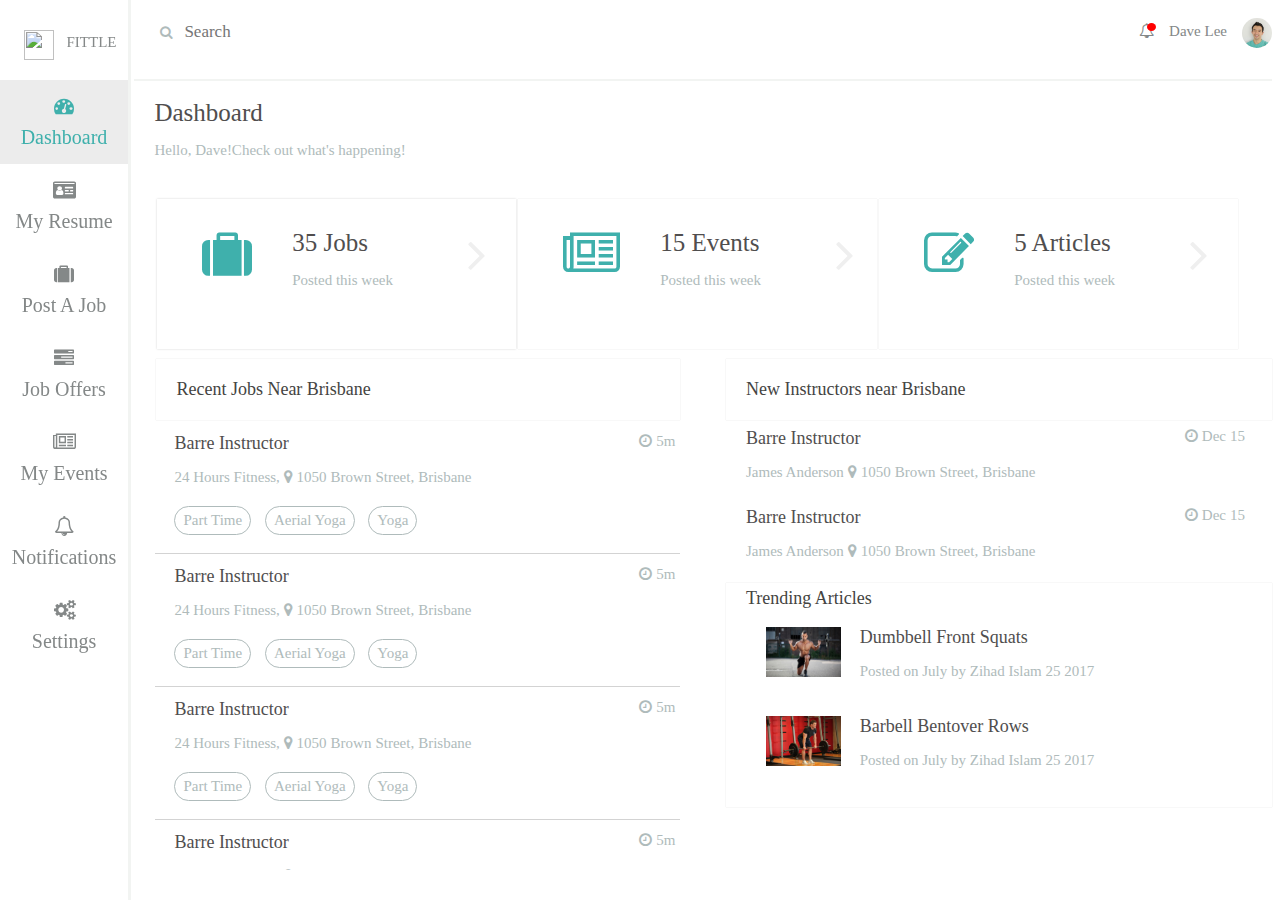
==== new.html @ 719d0a99 "finished page designing" ====
<html>
  <head>
    <meta name="viewport" content="width=device-width, initial-scale=1.0">
    <link rel="stylesheet" href="https://cdnjs.cloudflare.com/ajax/libs/font-awesome/4.7.0/css/font-awesome.min.css">
    <link rel="stylesheet" href="new.css">
  </head>
  <body>
  <div class="full-block">
   <nav class="navigation-bar">
     <ul>
       <li>
         <img src="fittle_heart.png">
         <span>FITTLE</span>
       </li>
       <li class=" selected-icon">
         <i class="fa fa-tachometer " aria-hidden="true"></i><br>
         <a>Dashboard</a>
       </li>
       <li class="navigation-bar-icon">
         <i class="fa fa-id-card " aria-hidden="true"></i><br>
         <a>My Resume</a>
       </li>
       <li class="navigation-bar-icon">
         <i class="fa fa-suitcase " aria-hidden="true"></i><br>
         <a>Post A Job</a>
       </li>
       <li class="navigation-bar-icon">
         <i class="fa fa-tasks " aria-hidden="true"></i><br>
         <a>Job Offers</a>
       </li>
       <li class="navigation-bar-icon">
         <i class="fa fa-newspaper-o" aria-hidden="true"></i><br>
         <a>My Events</a>
       </li>
       <li class="navigation-bar-icon">
         <i class="fa fa fa-bell-o " aria-hidden="true"></i><br>
         <a>Notifications</a>
       </li>
       <li class="navigation-bar-icon">
         <i class="fa fa fa-gears " aria-hidden="true"></i><br>
         <a>Settings</a>
       </li>
     </ul>
   </nav>
   <div class="topnav">
     <div class="search-container ">
       <input type="text" placeholder="Search"/>
      <button type="submit">
         <i class="fa fa-search "></i>
        </button>
     </div>
     <div>
       <img class = "circleimage" src="img.jpg" >
     </div>
     <div class="username">
       Dave Lee
     </div>
     <div class="badge username" data="2">
       <i class="fa fa fa-bell-o " aria-hidden="true"></i>
     </div>
   </div>
   <div class="pagecontent">
     <div class="dashboard">
       <span>Dashboard</span>
       <p>Hello, Dave!Check out what's happening!</p>
     </div>
     <div class="option">
       <div class="box box-shadow">
         <i class="fa fa-suitcase" aria-hidden="true"></i>
         <div class="content">
           <span>35 Jobs</span>
           <p>Posted this week</p>
         </div>
         <i class="fa fa-angle-right arrow"></i>
       </div>
       <div class="box">
         <i class="fa fa-newspaper-o" aria-hidden="true"></i>
         <div class="content">
           <span>15 Events</span>
           <p>Posted this week</p>
         </div>
         <i class="fa fa-angle-right arrow"></i>
       </div>
       <div class="box">
         <i class="fa fa-edit"></i>
         <div class="content">
           <span>5 Articles</span>
           <p>Posted this week</p>
         </div>
         <i class="fa fa-angle-right arrow"></i>
       </div>
     </div>
     		<div class="job-content">
              <div class="job-body">
     					<div class="header">
     						 Recent Jobs Near Brisbane
     					</div>
     					<div class="value-content">
     					<div class="value">
     						<span>Barre Instructor</span> <i class="fa fa-clock-o right" aria-hidden="true"> 5m</i>
     						<p>24 Hours Fitness, <i class="fa fa-map-marker"> 1050 Brown Street, Brisbane</i><br>
     							<button type="submit"> Part Time
     							</button>
     							<button type="submit">Aerial Yoga
     							</button>
     							<button type="submit">Yoga
     							</button>
     					</div>
     					<div class="value">
     						<span>Barre Instructor</span> <i class="fa fa-clock-o right" aria-hidden="true"> 5m</i>
     						<p>24 Hours Fitness, <i class="fa fa-map-marker"> 1050 Brown Street, Brisbane</i><br>
     							<button type="submit"> Part Time
     							</button>
     							<button type="submit">Aerial Yoga
     							</button>
     							<button type="submit">Yoga
     							</button>

     					</div>
     					<div class="value">
     						<span>Barre Instructor</span> <i class="fa fa-clock-o right" aria-hidden="true"> 5m</i>
     						<p>24 Hours Fitness, <i class="fa fa-map-marker"> 1050 Brown Street, Brisbane</i><br>
     							<button type="submit"> Part Time
     							</button>
     							<button type="submit">Aerial Yoga
     							</button>
     							<button type="submit">Yoga
     							</button>

     					</div>
     					<div class="value">
     						<span>Barre Instructor</span> <i class="fa fa-clock-o right" aria-hidden="true"> 5m</i>
     						<p>24 Hours Fitness, <i class="fa fa-map-marker"> 1050 Brown Street, Brisbane</i><br>
     							<button type="submit"> Part Time
     							</button>
     							<button type="submit">Aerial Yoga
     							</button>
     							<button type="submit">Yoga
     							</button>
     					</div>
     				</div>
     				 </div>
     				 <div class ="right-body">
     				 <div class="instructor-body">
     					 <div class="header">
     						 New Instructors near Brisbane
     					 </div>
     					 <div class="value-content">
     					 <div class="value">
     						 <span>Barre Instructor</span> <i class="fa fa-clock-o right" aria-hidden="true"> Dec 15</i>
     						 <p>James Anderson  <i class="fa fa-map-marker"> 1050 Brown Street, Brisbane</i><br>
     					 </div>
     					 <div class="value">
     						 <span>Barre Instructor</span> <i class="fa fa-clock-o right" aria-hidden="true"> Dec 15</i>
     						 <p>James Anderson  <i class="fa fa-map-marker"> 1050 Brown Street, Brisbane</i><br>
     					 </div>
     				 </div>
     			 </div>
     			 <div class="article-body">
     					<div class="header">
     					Trending Articles
     					<div class="value">
     					  <img src="dumbell.jpg">
     						<div class='inline'>
     						<span> Dumbbell Front Squats</span><br>
     					  <p>Posted on July by Zihad Islam 25 2017</p>
     				  </div>
     				</div>
     				<div class="value">
     				<img src="Barbell-Row.jpg">
     				<div class='inline'>
              <span> Barbell Bentover Rows</span>
     				<p>Posted on July by Zihad Islam 25 2017</p>
     			</div>
     		</div>
     				</div>
     			</div>
        </div>
      </div>
    </div>
  </div>
  </body>
</html>
---- new.css ----
html{
  font-size: 62.5%;
}
.full-block{
  height: 100%;
  width: 100%;
}
.full-block .navigation-bar{
  height: 100%;
  width: 10%;
  position: fixed;
  top: 0;
  left: 0;
  background-color: #fff;
  overflow-x: hidden;
  color:#848888;
  box-shadow: 0.3rem 0rem #F2F4F2;
}
.navigation-bar ul {
   list-style-type: none;
   padding-left: 0rem;
 }
.navigation-bar li{
  cursor: pointer;
}
.navigation-bar img{
  width: 3rem;
  margin-top: 2rem;
  margin-bottom: 2rem;
  height:3rem;
  vertical-align: middle;
  padding-left: 2.4rem;
}
.navigation-bar span{
  padding-left: 1rem;
  font-size: 1.5rem;
}
.navigation-bar .navigation-bar-icon{
  width:100%;
  background-color: #fff;
  font-size: 2rem ;
  padding-top: 1.5rem;
  color:#848888;
  padding-bottom: 1.5rem;
  cursor: pointer;
  text-align: center;
}
.navigation-bar i{
  margin-bottom: 1rem;
}
.navigation-bar .selected-icon{
  width:100%;
  background-color: #ececec;
  font-size: 2rem ;
  padding-top: 1.5rem;
  color:#3fb0ac;
  padding-bottom: 1.5rem;
  text-align: center;
}
.navigation-bar a,.selected-icon a{
  padding-top: .5rem;
  font-size: 2rem;
}
.navigation-bar .bg{
  background-color:#3fb0ac;
}
.navigation-bar .home{
   color:#848888;
   font-size:1.5rem;
   float:right;
   margin-left:1rem;
   font-weight: 500;
   font-family:Ubuntu;
}
.navigation-bar-icon a:hover,.selected-icon a:hover,.navigation-bar-icon:hover,.selected-icon:hover {
  background-color: #3fb0ac;
  color: #ffffff;
}
.full-block .topnav {
  overflow: hidden;
  width:90%;
  float:right;
  height: 8%;
  font-family:Ubuntu;
  box-shadow: 0rem 0.2rem #F2F4F2;
}
.topnav .search-container {
  float: left;
  margin-left: 2rem;
}

.topnav input[type=text] {
  padding: 0.6rem;
  margin-top: 0.8rem;
  font-size: 1.7rem;
  border: none;
  font-family:Ubuntu, FontAwesome;
  outline: none;
}

.topnav .search-container button {
  background-color: white;
  text-align: left;
  color: #afbbbb;
  border: 0rem;
  height: 5rem;
  float: left;
  outline: none;
  cursor: pointer;
}
.topnav i{
  cursor: pointer;
}
.topnav .search-container button:hover {
  background: #ccc;
}
.topnav .circleimage{
height: 3rem;
width: 3rem;
border-radius:50%;
float:right;
margin-top: 1rem;
cursor: pointer;
}
.topnav .username{
  color: #848888;
  font-size: 1.5rem;
  float:right;
  font-weight: lighter;
  margin-right: 1.5rem;
  padding-top: 1.5rem;
}
.topnav .badge {
  position:relative;
}

.topnav .badge[data]:after {
    content: "";
    position: absolute;
    top: 15px;
    right: -2px;
    font-size: 11px;
    font-family: "Roboto","Helvetica","Arial",sans-serif;
    font-weight: 600;
    text-align: center;
    line-height: 17px;
    background: red;
    color: white;
    width: 9px;
    height: 8px;
    border-radius: 50%;
  }

.full-block .pagecontent{
    width: 90%;
    height:85%;
    float: right;
    font-family:Ubuntu;
}
.full-block .pagecontent p{
    color: #afbbbb;
    font-size: 1.5rem;
}
.full-block .pagecontent span{
  color: #504e4e;
  font-size: 2.5rem;
}
.pagecontent .dashboard{
  color: black;
  margin-left: 2rem;
  height:12%;
  margin-top: 2rem;
  padding-bottom: 1rem;
}
.pagecontent .option{
  height: 20%;
  padding-left: 2%;
  padding-right: 2%;
}
.option .box{
  width:31%;
  height: 100%;
  box-shadow: 0 0 1px lightgrey;
  display: inline-flex;
  padding-left: 2rem;
}
.option .box-shadow{
  box-shadow: 0 0 0.2rem lightgrey !important;
}
.option .box i{
  vertical-align: middle;
  text-align: center;
  font-size: 5rem;
  color:#3fb0ac;
  padding-left: 2.5rem;
  padding-top: 3rem;
}
.option .box .arrow{
  text-align: center;
  font-size: 5rem;
  color: #efefef;
  float: right;
  cursor: pointer;
}
.option .box p {
  font-size: 1.5rem;
  color: #afbbbb;
}
.option .box .content{
  padding-left: 4rem;
  padding-right: 5rem;
  padding-top: 3rem;
}
.pagecontent .job-content{
  width:100%;
}
.job-content .job-body{
  width:48%;
  display: inline-block;
}
.job-body .header{
    width: auto;
    color: #444442;
    height: auto;
    font-size: large;
    margin-left: 2.2rem;
    margin-top: 1rem;
    box-shadow: 0 0 0.1rem lightgrey;
    font-family: Ubuntu;
    font-weight: normal;
    padding-top: 2rem;
    padding-left: 2rem;
    padding-bottom: 2rem;
  }
  .job-body .value-content{
    height: 50vh;
    overflow-y: scroll;
  }
  .job-body .value{
    margin-left: 2rem;
    margin-top: 1rem;
    font-size: 1.5rem;
    width: auto;
    color: #444442;
    padding-top: 0.3rem;
    padding-left: 2rem;
    padding-bottom: 0.3rem;
    box-shadow: 0.1rem 0.1rem lightgrey;
}
.job-body .value span{
  font-size: large;
}
.job-content .right-body{
    width:48%;
    float: right;
    display: inline;
  }
  .right-body .header{
      width: auto;
      color: #444442;
      height: auto;
      font-size: large;
      margin-top: 1rem;
      box-shadow: 0 0 0.1rem lightgrey;
      font-family: Ubuntu;
      font-weight: normal;
      padding-top: 2rem;
      padding-left: 2rem;
      padding-bottom: 2rem;
    }
 .right-body .value{
   margin-top: 0.5rem;
   font-size: 1.5rem;
   width: auto;
   color: #444442;
   padding-top: 0.3rem;
   padding-left: 2rem;
   padding-bottom: 0.3rem;
 }
 .right-body .value span{
   font-size: large;
 }
 .right-body .value-content{
   margin-right: 2.2rem;
 }
 .value img{
   width:7.5rem;
   height: 5rem;
   vertical-align: top;
   margin-right: 1.5rem;
 }
 .value i{
    color:#afbbbb;
 }
.job-body .value button{
   background-color: transparent;
   border:0.5px solid;
   border-color: #afbbbb;
   margin-top: 20px;
   margin-right: 10px;
   padding-top: 5px;
   padding-bottom: 5px;
   padding-right: 8px;
   padding-left: 8px;
   color: #afbbbb;
   font-family: Ubuntu;
   font-size: 15px;
   width: auto;
   text-align: center;
   text-decoration: none;
   border-radius:50px;
   display: inline-block;
   outline: none;
   cursor: pointer;
 }
.job-body .value button:hover{
   color: white;
   background-color: #3fb0ac;
 }
.job-body .right,.right-body .right{
   float: right;
   padding-right: 5px;
 }
.right-body .article-body .header{
     width: auto;
     color: #444442;
     height: auto;
     font-size: large;
     margin-top: 5px;
     box-shadow: 0 0 1px lightgrey;
     font-family: Ubuntu;
     font-weight: normal;
     padding-top: 5px;
     padding-left: 20px;
   }
.right-body .article-body .value{
     margin-top: 15px;
     font-size: 15px;
     width: auto;
     color: #444442;
     padding-top: 3px;
     padding-left: 20px;
   }
.article-body .value .inline{
     display: inline-block;
   }
   ::-webkit-scrollbar {
       width: 7px;
   }

   /* Track */
   ::-webkit-scrollbar-track {
       -webkit-border-radius: 5px;
       border-radius: 5px;
   }

   /* Handle */
   ::-webkit-scrollbar-thumb {
       -webkit-border-radius: 5px;
       border-radius: 5px;
       background: lightgrey;
   }
   ::-webkit-scrollbar-thumb:window-inactive {
       background: lightgrey;
   }
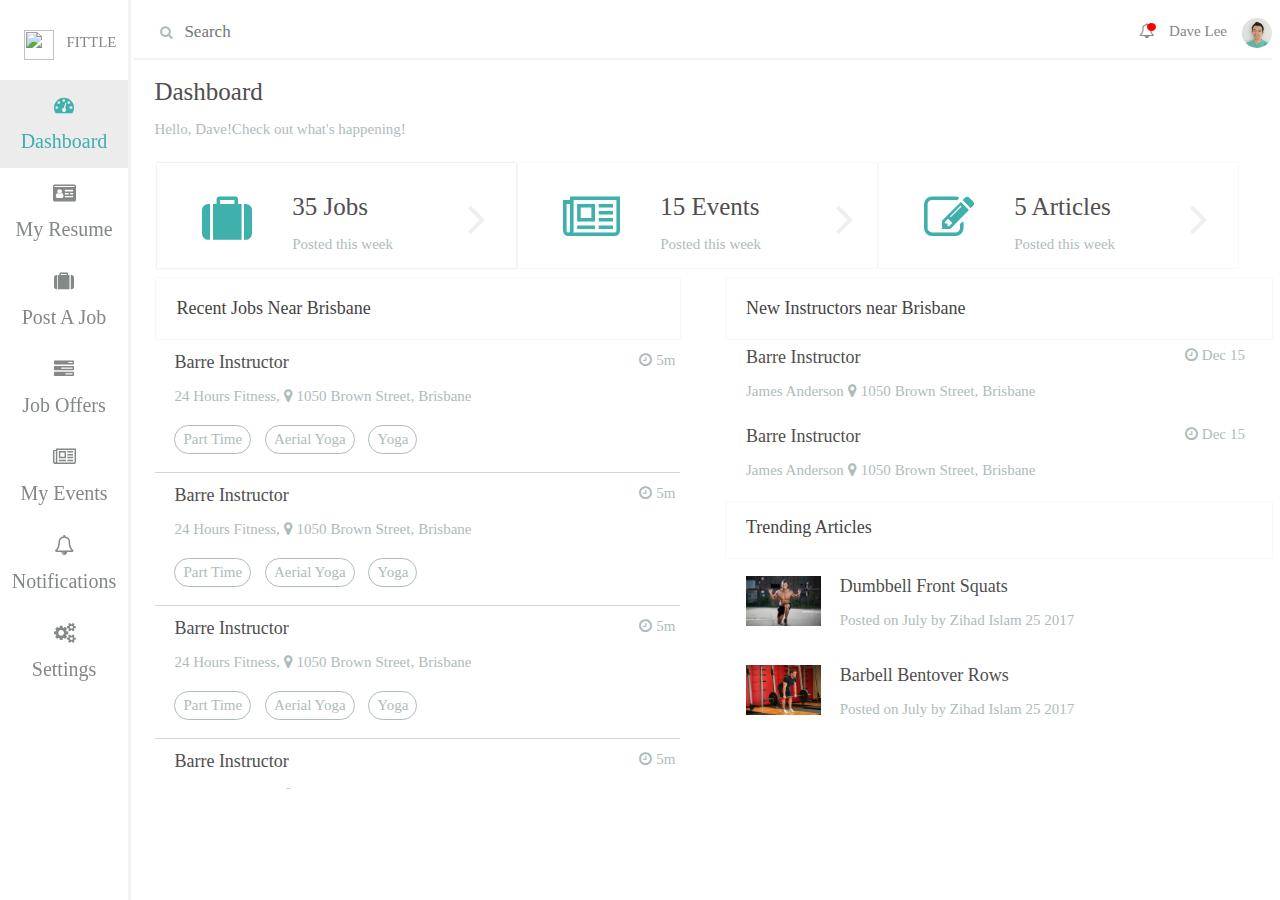
==== commit 0ad512de: "partially implemented responsive web page" ====
--- a/new.html
+++ b/new.html
@@ -13,31 +13,31 @@
          <span>FITTLE</span>
        </li>
        <li class=" selected-icon">
-         <i class="fa fa-tachometer " aria-hidden="true"></i><br>
+         <i class="fa fa-tachometer " aria-hidden="true"></i>
          <a>Dashboard</a>
        </li>
        <li class="navigation-bar-icon">
-         <i class="fa fa-id-card " aria-hidden="true"></i><br>
+         <i class="fa fa-id-card " aria-hidden="true"></i>
          <a>My Resume</a>
        </li>
        <li class="navigation-bar-icon">
-         <i class="fa fa-suitcase " aria-hidden="true"></i><br>
+         <i class="fa fa-suitcase " aria-hidden="true"></i>
          <a>Post A Job</a>
        </li>
        <li class="navigation-bar-icon">
-         <i class="fa fa-tasks " aria-hidden="true"></i><br>
+         <i class="fa fa-tasks " aria-hidden="true"></i>
          <a>Job Offers</a>
        </li>
        <li class="navigation-bar-icon">
-         <i class="fa fa-newspaper-o" aria-hidden="true"></i><br>
+         <i class="fa fa-newspaper-o" aria-hidden="true"></i>
          <a>My Events</a>
        </li>
        <li class="navigation-bar-icon">
-         <i class="fa fa fa-bell-o " aria-hidden="true"></i><br>
+         <i class="fa fa fa-bell-o " aria-hidden="true"></i>
          <a>Notifications</a>
        </li>
        <li class="navigation-bar-icon">
-         <i class="fa fa fa-gears " aria-hidden="true"></i><br>
+         <i class="fa fa fa-gears " aria-hidden="true"></i>
          <a>Settings</a>
        </li>
      </ul>
@@ -159,6 +159,7 @@
      			 <div class="article-body">
      					<div class="header">
      					Trending Articles
+            </div>
      					<div class="value">
      					  <img src="dumbell.jpg">
      						<div class='inline'>
@@ -178,6 +179,5 @@
         </div>
       </div>
     </div>
-  </div>
   </body>
 </html>
--- a/new.css
+++ b/new.css
@@ -60,6 +60,7 @@
 .navigation-bar a,.selected-icon a{
   padding-top: .5rem;
   font-size: 2rem;
+  display: block;
 }
 .navigation-bar .bg{
   background-color:#3fb0ac;
@@ -80,7 +81,6 @@
   overflow: hidden;
   width:90%;
   float:right;
-  height: 8%;
   font-family:Ubuntu;
   box-shadow: 0rem 0.2rem #F2F4F2;
 }
@@ -137,23 +137,22 @@
 .topnav .badge[data]:after {
     content: "";
     position: absolute;
-    top: 15px;
-    right: -2px;
-    font-size: 11px;
+    top: 1.5rem;
+    right: -0.2rem;
+    font-size: 1.1rem;
     font-family: "Roboto","Helvetica","Arial",sans-serif;
     font-weight: 600;
     text-align: center;
-    line-height: 17px;
+    line-height: 1.7rem;
     background: red;
     color: white;
-    width: 9px;
-    height: 8px;
+    width: 0.9rem;
+    height: 0.8rem;
     border-radius: 50%;
   }
 
 .full-block .pagecontent{
     width: 90%;
-    height:85%;
     float: right;
     font-family:Ubuntu;
 }
@@ -168,19 +167,16 @@
 .pagecontent .dashboard{
   color: black;
   margin-left: 2rem;
-  height:12%;
   margin-top: 2rem;
   padding-bottom: 1rem;
 }
 .pagecontent .option{
-  height: 20%;
   padding-left: 2%;
   padding-right: 2%;
 }
 .option .box{
   width:31%;
-  height: 100%;
-  box-shadow: 0 0 1px lightgrey;
+  box-shadow: 0 0 0.1rem lightgrey;
   display: inline-flex;
   padding-left: 2rem;
 }
@@ -294,72 +290,167 @@
  }
 .job-body .value button{
    background-color: transparent;
-   border:0.5px solid;
+   border:0.05rem solid;
    border-color: #afbbbb;
-   margin-top: 20px;
-   margin-right: 10px;
-   padding-top: 5px;
-   padding-bottom: 5px;
-   padding-right: 8px;
-   padding-left: 8px;
+   margin-top: 2rem;
+   margin-right: 1rem;
+   padding-top: 0.5rem;
+   padding-bottom: 0.5rem;
+   padding-right: 0.8rem;
+   padding-left: 0.8rem;
    color: #afbbbb;
    font-family: Ubuntu;
-   font-size: 15px;
+   font-size: 1.5rem;
    width: auto;
-   text-align: center;
+   text-align: center;<br>
    text-decoration: none;
-   border-radius:50px;
+   border-radius:5rem;
    display: inline-block;
    outline: none;
    cursor: pointer;
- }
+ }.full-block .topnav {
+  overflow: hidden;
+  width:90%;
+  float:right;
+  font-family:Ubuntu;
+  box-shadow: 0rem 0.2rem #F2F4F2;
+}
 .job-body .value button:hover{
    color: white;
    background-color: #3fb0ac;
  }
 .job-body .right,.right-body .right{
    float: right;
-   padding-right: 5px;
+   padding-right: 0.5rem;
  }
 .right-body .article-body .header{
      width: auto;
      color: #444442;
      height: auto;
      font-size: large;
-     margin-top: 5px;
-     box-shadow: 0 0 1px lightgrey;
+     margin-top: 0.5rem;
+     box-shadow: 0 0 0.1rem lightgrey;
      font-family: Ubuntu;
      font-weight: normal;
-     padding-top: 5px;
-     padding-left: 20px;
+     padding-top: 1.5rem;
+     padding-left: 2rem;
    }
 .right-body .article-body .value{
-     margin-top: 15px;
-     font-size: 15px;
+     margin-top: 1.5rem;
+     font-size: 1.5rem;
      width: auto;
      color: #444442;
-     padding-top: 3px;
-     padding-left: 20px;
+     padding-top: 0.3rem;
+     padding-left: 2rem;
    }
 .article-body .value .inline{
      display: inline-block;
    }
    ::-webkit-scrollbar {
-       width: 7px;
-   }
-
-   /* Track */
+       width: 0.7rem;
+   }
    ::-webkit-scrollbar-track {
-       -webkit-border-radius: 5px;
-       border-radius: 5px;
-   }
-
-   /* Handle */
+       -webkit-border-radius: 0.5rem;
+       border-radius: 0.5rem;
+   }
+
    ::-webkit-scrollbar-thumb {
-       -webkit-border-radius: 5px;
-       border-radius: 5px;
+       -webkit-border-radius: 0.5rem;
+       border-radius: 0.5rem;
        background: lightgrey;
    }
    ::-webkit-scrollbar-thumb:window-inactive {
        background: lightgrey;
    }
+
+   @media only screen and (min-width:321px) and (max-width:768px) {
+     .full-block .navigation-bar{
+       width: 100%;
+       height: auto;
+       position: fixed;
+       background-color: #fff;
+       overflow-x: hidden;
+       color:#848888;
+       box-shadow: 0.3rem 0rem #F2F4F2;
+     }
+     .navigation-bar ul {
+        list-style-type: none;
+        display: inline-block;
+        padding-left: 0rem;
+        margin-top: 0rem;
+        margin-bottom: 0rem;
+      }
+     .navigation-bar li{
+       display: inline-block;
+       cursor: pointer;
+       padding-top: 1rem;
+       padding-bottom: 1rem;
+
+     }
+     .navigation-bar img{
+       width: 2.5rem;
+       height:2.5rem;
+       vertical-align: middle;
+       padding-left: 2.4rem;
+       margin-top: 0rem;
+       margin-bottom: 0rem;
+     }
+     .navigation-bar span{
+       padding-left: 1rem;
+       font-size: 1.5rem;
+       padding-right: 5rem;
+     }
+     .navigation-bar .navigation-bar-icon{
+       background-color: #fff;
+       font-size: 1rem ;
+       color:#848888;
+       cursor: pointer;
+       text-align: center;
+       display: inline;.navigation-bar
+       margin-right: 0.1rem;
+     }
+     .navigation-bar i{
+       margin-bottom: 0rem;
+     }
+     .navigation-bar .selected-icon{
+       font-size: 1.3rem ;
+       color:#3fb0ac;
+       text-align: center;
+       display: inline;
+       margin-right: 0.1rem;
+       background-color: white;
+       padding-top: 1rem;
+       border-top: 0.2rem solid #3fb0ac;
+     }
+     .navigation-bar a,.selected-icon a{
+       padding-top: .5rem;
+       font-size: 1.3rem;
+       display: inline;
+     }
+     .navigation-bar .bg{
+       background-color:#3fb0.navigation-barac;
+     }
+     .navigation-bar .home{
+        color:#848888;
+        font-size:1.5rem;
+        float:right;
+        margin-left:1rem;
+        font-weight: 500;
+        font-family:Ubuntu;
+     }
+     .navigation-bar-icon a:hover,.selected-icon a:hover,.navigation-bar-icon:hover,.selected-icon:hover {
+       background-color: #3fb0ac;
+       color: #ffffff;
+     }
+     .full-block .topnav {
+       overflow: hidden;
+       width:100%;
+       font-family:Ubuntu;
+       box-shadow: 0rem 0.2rem #F2F4F2;
+     }
+   }
+   @media only screen and (max-width: 1000px) {
+     .option .box{
+       display: block;
+     }
+   }
